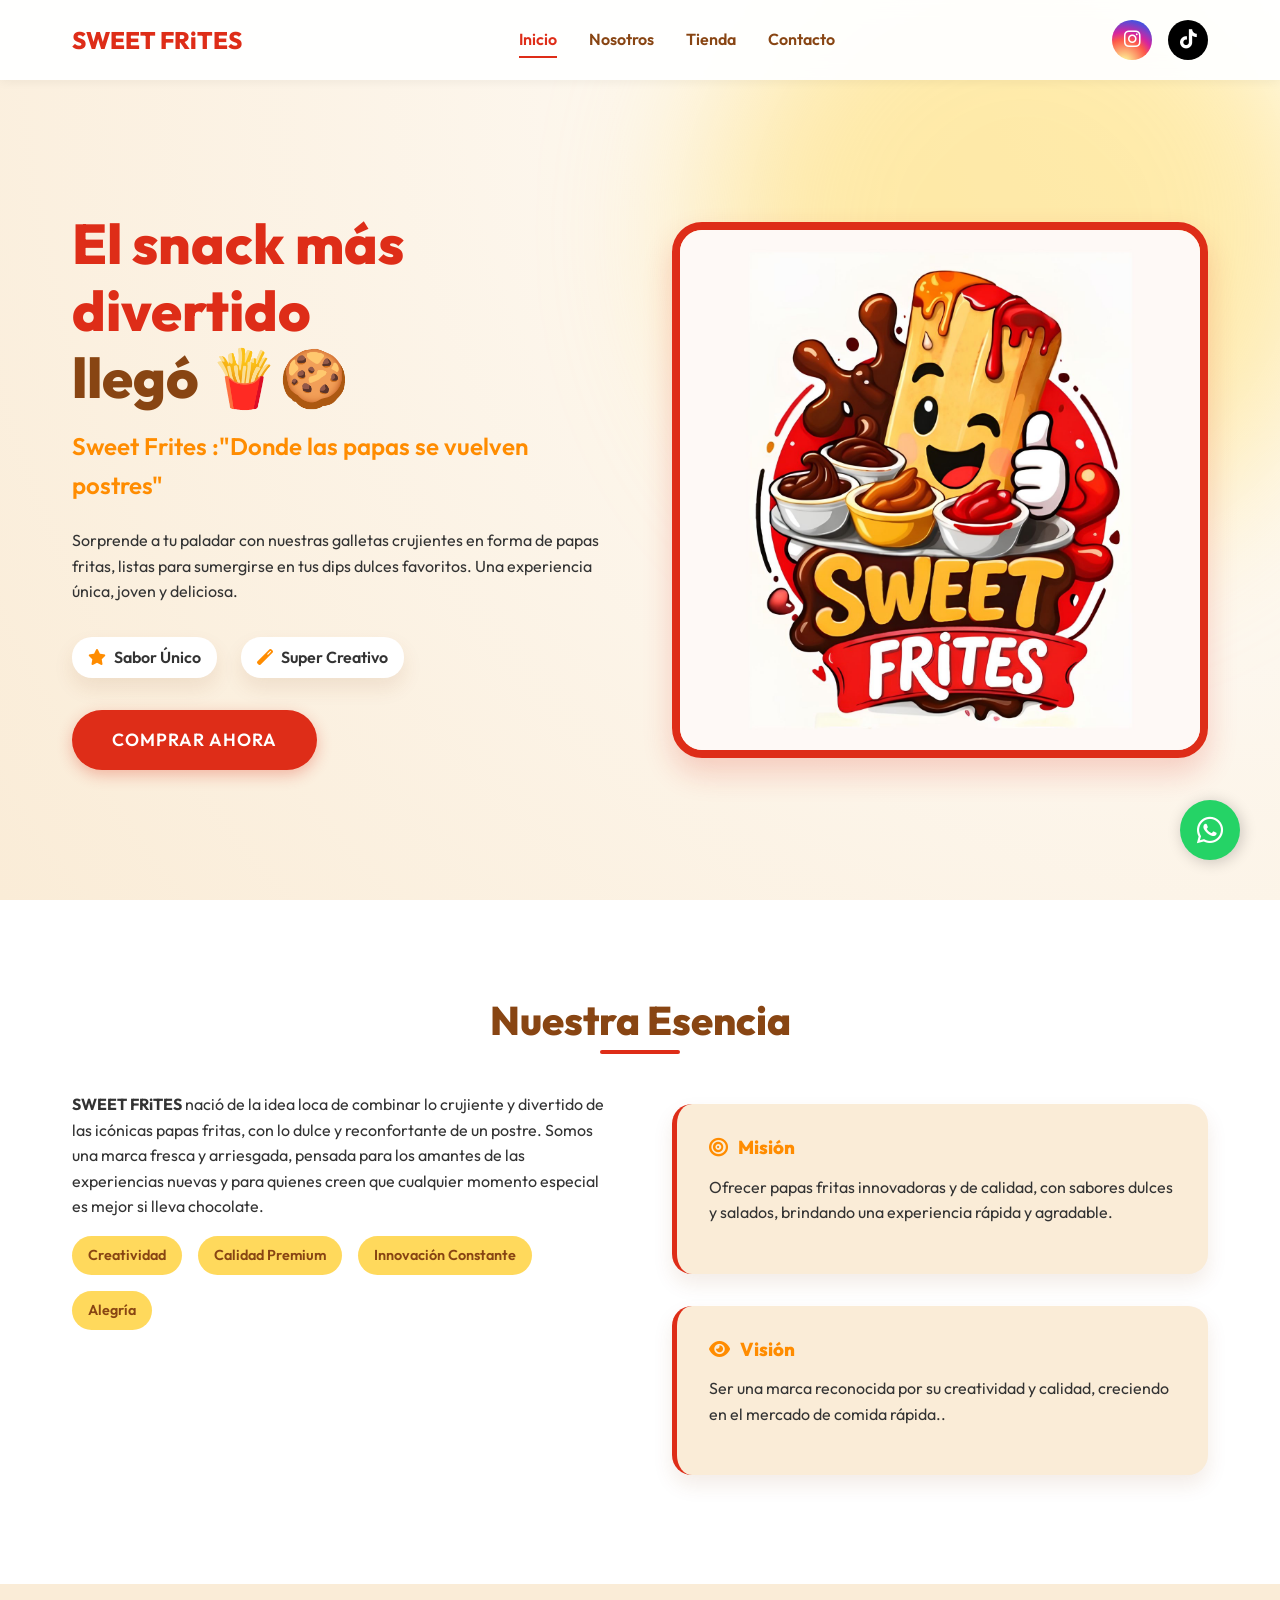
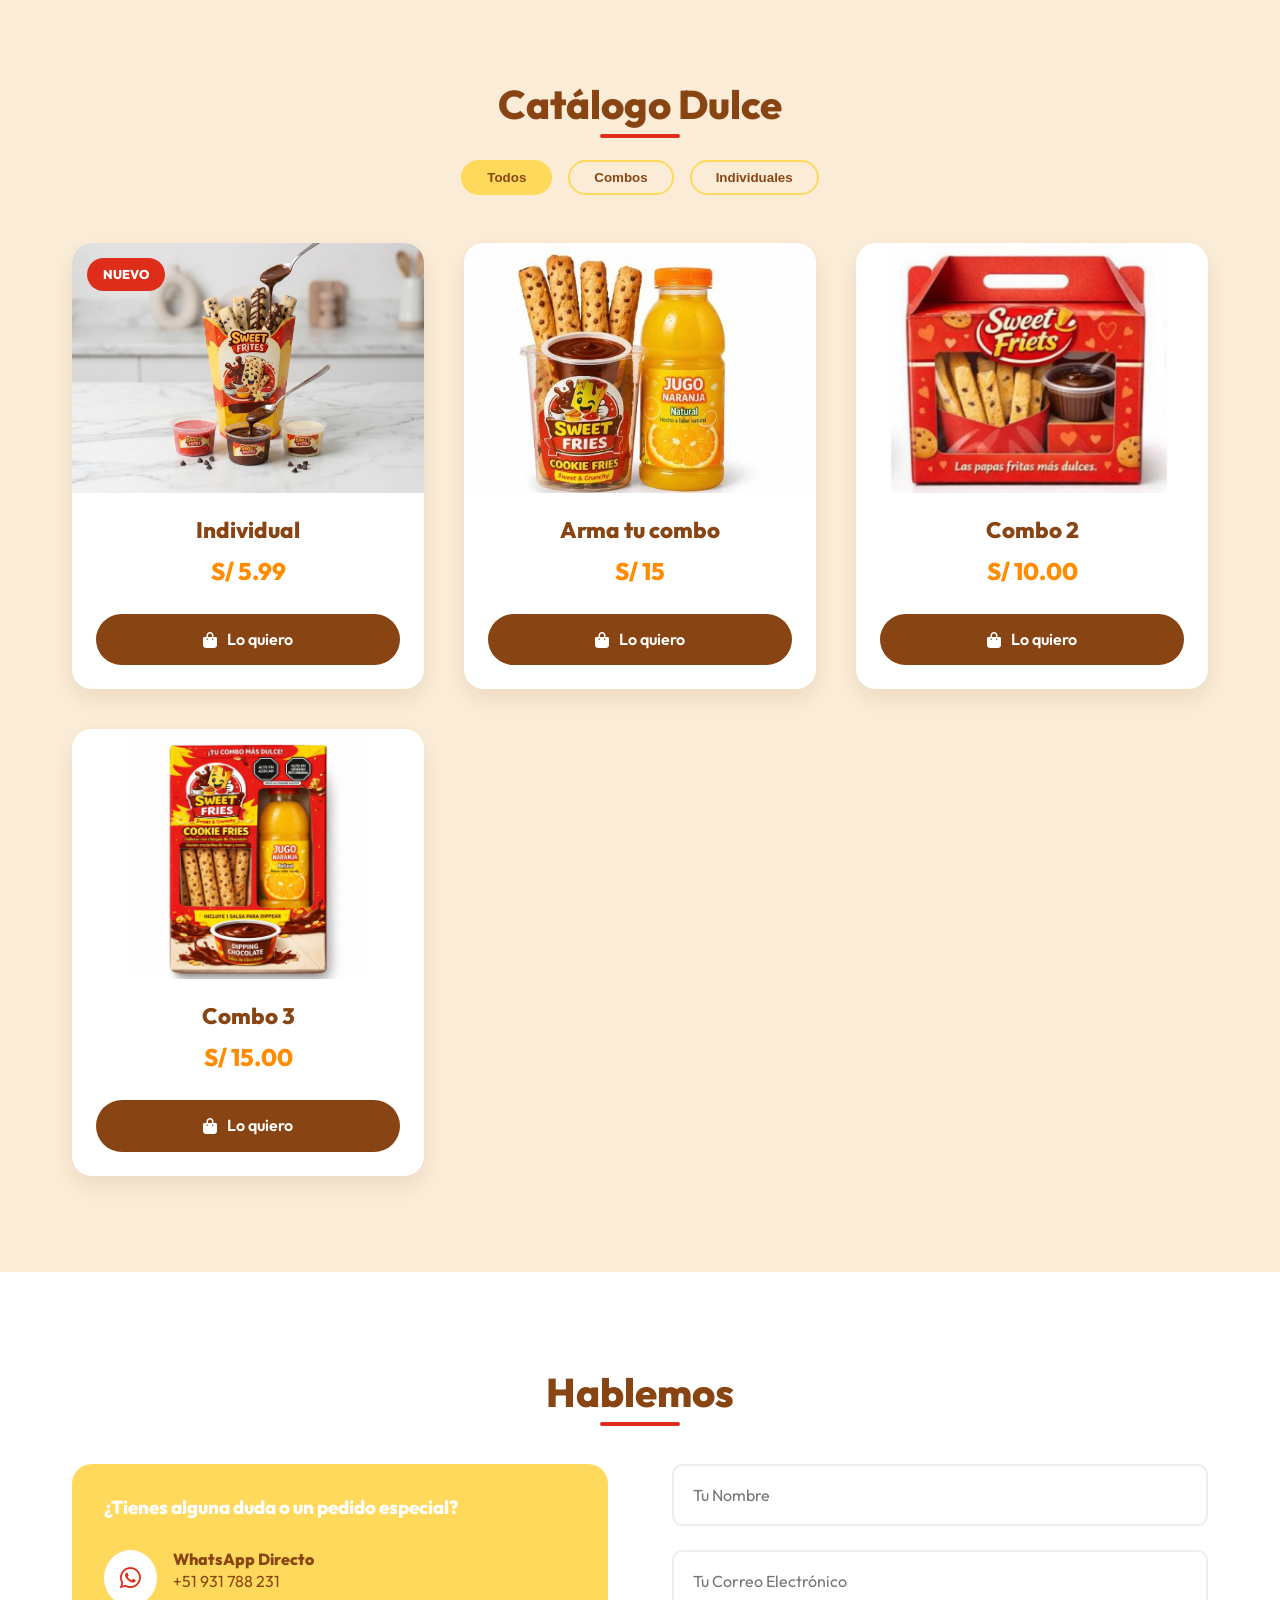
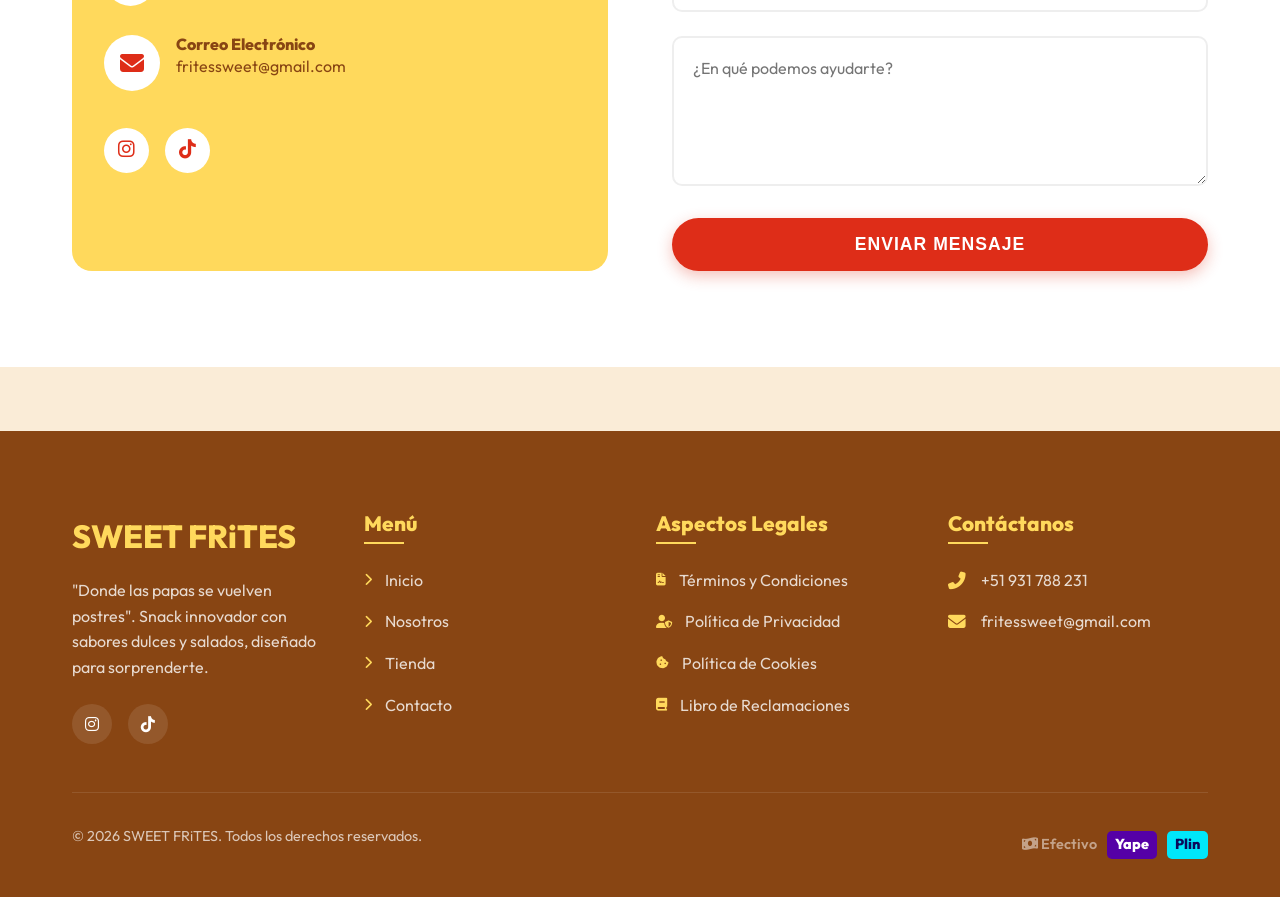
==== index.html @ 1cd83dec "Carga inicial de mi web" ====
<!DOCTYPE html>
<html lang="es">

<head>
    <meta charset="UTF-8">
    <meta name="viewport" content="width=device-width, initial-scale=1.0">
    <title>SWEET FRiTES - Donde las papas se vuelven postres</title>
    <meta name="description"
        content="SWEET FRiTES es una marca innovadora de snacks, ofrecemos deliciosas galletas en forma de papas fritas. ¡Sumérgete en la dulzura!">

    <!-- Google Fonts -->
    <link rel="preconnect" href="https://fonts.googleapis.com">
    <link rel="preconnect" href="https://fonts.gstatic.com" crossorigin>
    <link href="https://fonts.googleapis.com/css2?family=Outfit:wght@300;400;600;800&display=swap" rel="stylesheet">

    <!-- FontAwesome para Iconos -->
    <link rel="stylesheet" href="https://cdnjs.cloudflare.com/ajax/libs/font-awesome/6.4.0/css/all.min.css">

    <!-- CSS Propio -->
    <link rel="stylesheet" href="css/style.css">
</head>

<body>

    <!-- NAVBAR -->
    <header class="header">
        <nav class="nav container">
            <a href="#" class="nav__logo">
                <!-- Como placeholder hasta insertar el logo real -->
                SWEET FRiTES
                <!-- <img src="assets/logo.png" alt="Sweet Frites Logo"> -->
            </a>

            <div class="nav__menu" id="nav-menu">
                <a href="#inicio" class="nav__link active">Inicio</a>
                <a href="#nosotros" class="nav__link">Nosotros</a>
                <a href="#tienda" class="nav__link">Tienda</a>
                <a href="#contacto" class="nav__link">Contacto</a>
            </div>

            <div class="nav__social">
                <a href="https://www.instagram.com/sweet_frite?igsh=bzZwY3d6enV0NjFn&utm_source=qr" target="_blank"
                    aria-label="Instagram" class="nav__social-ig"><i class="fab fa-instagram"></i></a>
                <a href="https://www.tiktok.com/@sweet.frites?_r=1&_t=ZS-95d2mai1goP" target="_blank"
                    aria-label="TikTok" class="nav__social-tt"><i class="fab fa-tiktok"></i></a>
            </div>

            <i class="fas fa-bars nav__toggle" id="nav-toggle"></i>
        </nav>
    </header>

    <main>
        <!-- SECCIÓN INICIO -->
        <section class="hero" id="inicio">
            <div class="hero__blob"></div>
            <div class="container hero__container">
                <div class="hero__content animate-on-scroll">
                    <h1>El snack más divertido <span>llegó 🍟🍪</span></h1>
                    <p class="hero__subtitle">Sweet Frites :"Donde las papas se vuelven postres"</p>
                    <p>Sorprende a tu paladar con nuestras galletas crujientes en forma de papas fritas, listas para
                        sumergirse en tus dips dulces favoritos. Una experiencia única, joven y deliciosa.</p>

                    <div class="hero__benefits">
                        <div class="benefit"><i class="fas fa-star"></i> Sabor Único</div>
                        <div class="benefit"><i class="fas fa-magic"></i> Super Creativo</div>
                    </div>

                    <a href="#tienda" class="btn btn-primary">Comprar Ahora</a>
                </div>

                <div class="hero__image-wrapper animate-on-scroll" style="transition-delay: 0.2s;">
                    <img src="assets/logoprincipal.jpg" alt="Sweet Frites Combo" />
                </div>
            </div>
        </section>

        <!-- SECCIÓN NOSOTROS -->
        <section class="section about" id="nosotros">
            <div class="container">
                <h2 class="animate-on-scroll">Nuestra Esencia</h2>

                <div class="about__grid">
                    <div class="about__text animate-on-scroll">
                        <p><strong>SWEET FRiTES</strong> nació de la idea loca de combinar lo crujiente y divertido de
                            las icónicas papas fritas, con lo dulce y reconfortante de un postre. Somos una marca fresca
                            y arriesgada, pensada para los amantes de las experiencias nuevas y para quienes creen que
                            cualquier momento especial es mejor si lleva chocolate.</p>

                        <div class="values__list">
                            <span class="value__tag">Creatividad</span>
                            <span class="value__tag">Calidad Premium</span>
                            <span class="value__tag">Innovación Constante</span>
                            <span class="value__tag">Alegría</span>
                        </div>
                        <div>
                            <video src="assets/video.mp4"></video>
                        </div>
                    </div>

                    <div class="about__cards animate-on-scroll" style="transition-delay: 0.2s;">
                        <div class="about__card">
                            <h3><i class="fas fa-bullseye"></i> Misión</h3>
                            <p>Ofrecer papas fritas innovadoras y de calidad, con sabores dulces y
                                salados, brindando una experiencia rápida y agradable.</p>
                        </div>
                        <div class="about__card">
                            <h3><i class="fas fa-eye"></i> Visión</h3>
                            <p>Ser una marca reconocida por su creatividad y calidad, creciendo en
                                el mercado de comida rápida..</p>
                        </div>
                    </div>
                </div>
            </div>
        </section>

        <!-- SECCIÓN TIENDA -->
        <section class="section shop" id="tienda">
            <div class="container">
                <h2 class="animate-on-scroll">Catálogo Dulce</h2>

                <div class="shop__filters animate-on-scroll">
                    <button class="filter-btn active" data-filter="all">Todos</button>
                    <button class="filter-btn" data-filter="combos">Combos</button>
                    <button class="filter-btn" data-filter="solos">Individuales</button>
                </div>

                <div class="shop__grid">
                    <!-- PRODUCTOS INDIVIDUALES (3) -->
                    <a href="producto.html?id=ind1" class="product-card animate-on-scroll" data-category="solos">
                        <div class="product__badge">NUEVO</div>
                        <img src="assets/individual1.png" alt="Nombre Individual 1" class="product__img">
                        <div class="product__content">
                            <h3 class="product__title">Individual</h3>
                            <p class="product__price">S/ 5.99</p>
                            <span class="btn-cart">
                                <i class="fas fa-shopping-bag"></i> Lo quiero
                            </span>
                        </div>
                    </a>

                    <a href="producto.html?id=ind2" class="product-card animate-on-scroll" data-category="solos"
                        style="transition-delay: 0.2s;">
                        <img src="assets/armatucombo.jpeg" alt="Nombre Individual 2" class="product__img">
                        <div class="product__content">
                            <h3 class="product__title">Arma tu combo</h3>
                            <p class="product__price">S/ 15</p>
                            <span class="btn-cart">
                                <i class="fas fa-shopping-bag"></i> Lo quiero
                            </span>
                        </div>
                    </a>

                    <!-- COMBOS (3) -->


                    <a href="producto.html?id=com2" class="product-card animate-on-scroll" data-category="combos"
                        style="transition-delay: 0.2s;">
                        <img src="assets/combo2.png" alt="Nombre Combo 2" class="product__img">
                        <div class="product__content">
                            <h3 class="product__title">Combo 2</h3>
                            <p class="product__price">S/ 10.00</p>
                            <span class="btn-cart">
                                <i class="fas fa-shopping-bag"></i> Lo quiero
                            </span>
                        </div>
                    </a>

                    <a href="producto.html?id=com3" class="product-card animate-on-scroll" data-category="combos"
                        style="transition-delay: 0.4s;">
                        <img src="assets/combo3.png" alt="Nombre Combo 3" class="product__img">
                        <div class="product__content">
                            <h3 class="product__title">Combo 3</h3>
                            <p class="product__price">S/ 15.00</p>
                            <span class="btn-cart">
                                <i class="fas fa-shopping-bag"></i> Lo quiero
                            </span>
                        </div>
                    </a>
                </div>
            </div>
        </section>

        <!-- SECCIÓN CONTACTO -->
        <section class="section contact" id="contacto">
            <div class="container animate-on-scroll">
                <h2>Hablemos</h2>

                <div class="contact__container">
                    <div class="contact__info">
                        <h3 style="color: white; margin-bottom: 2rem;">¿Tienes alguna duda o un pedido especial?</h3>

                        <div class="contact__item">
                            <i class="fab fa-whatsapp"></i>
                            <div>
                                <h4>WhatsApp Directo</h4>
                                <p>+51 931 788 231</p>
                            </div>
                        </div>

                        <div class="contact__item">
                            <i class="fas fa-envelope"></i>
                            <div>
                                <h4>Correo Electrónico</h4>
                                <p>fritessweet@gmail.com</p>
                            </div>
                        </div>
                        <!---
                        <div class="contact__item">
                            <i class="fas fa-map-marker-alt"></i>
                            <div>
                                <h4>Ubicación</h4>
                                <p>Ciudad de México (Entregas a domicilio)</p>
                            </div>
                        </div>   -->

                        <div class="contact__socials">
                            <a href="https://www.instagram.com/sweet_frite?igsh=bzZwY3d6enV0NjFn&utm_source=qr"
                                target="_blank" aria-label="Instagram" class="nav__social-ig"><i
                                    class="fab fa-instagram"></i></a>
                            <a href="https://www.tiktok.com/@sweet.frites?_r=1&_t=ZS-95d2mai1goP" target="_blank"
                                aria-label="TikTok" class="nav__social-tt"><i class="fab fa-tiktok"></i></a>
                        </div>
                    </div>

                    <form class="contact__form" id="contact-form">
                        <div class="form__group">
                            <input type="text" id="name" name="name" placeholder="Tu Nombre" required>
                        </div>
                        <div class="form__group">
                            <input type="email" id="email" name="email" placeholder="Tu Correo Electrónico" required>
                        </div>
                        <div class="form__group">
                            <textarea id="message" name="message" placeholder="¿En qué podemos ayudarte?"
                                required></textarea>
                        </div>
                        <button type="submit" id="contact-submit-btn" class="btn btn-primary">Enviar Mensaje</button>
                    </form>
                </div>
            </div>
        </section>
    </main>

    <!-- FOOTER -->
    <footer class="footer">
        <div class="container">
            <div class="footer__grid">
                <!-- Columna 1: Marca -->
                <div class="footer__col">
                    <a href="#" class="footer__logo">SWEET FRiTES</a>
                    <p class="footer__desc">"Donde las papas se vuelven postres". Snack innovador con sabores dulces y
                        salados, diseñado para sorprenderte.</p>
                    <div class="footer__socials">
                        <a href="https://www.instagram.com/sweet_frite" target="_blank" aria-label="Instagram"><i
                                class="fab fa-instagram"></i></a>
                        <a href="https://www.tiktok.com/@sweet.frites" target="_blank" aria-label="TikTok"><i
                                class="fab fa-tiktok"></i></a>

                    </div>
                </div>

                <!-- Columna 2: Enlaces Rápidos -->
                <div class="footer__col">
                    <h4 class="footer__title">Menú</h4>
                    <ul class="footer__links-list">
                        <li><a href="#inicio"><i class="fas fa-chevron-right"></i> Inicio</a></li>
                        <li><a href="#nosotros"><i class="fas fa-chevron-right"></i> Nosotros</a></li>
                        <li><a href="#tienda"><i class="fas fa-chevron-right"></i> Tienda</a></li>
                        <li><a href="#contacto"><i class="fas fa-chevron-right"></i> Contacto</a></li>
                    </ul>
                </div>

                <!-- Columna 3: Información Legal -->
                <div class="footer__col">
                    <h4 class="footer__title">Aspectos Legales</h4>
                    <ul class="footer__links-list">
                        <li><a href="#"><i class="fas fa-file-contract"></i> Términos y Condiciones</a></li>
                        <li><a href="#"><i class="fas fa-user-shield"></i> Política de Privacidad</a></li>
                        <li><a href="#"><i class="fas fa-cookie-bite"></i> Política de Cookies</a></li>
                        <li><a href="#"><i class="fas fa-book"></i> Libro de Reclamaciones</a></li>
                    </ul>
                </div>

                <!-- Columna 4: Contacto -->
                <div class="footer__col">
                    <h4 class="footer__title">Contáctanos</h4>
                    <ul class="footer__contact-info">
                        <li><i class="fas fa-phone-alt"></i> +51 931 788 231</li>
                        <li><i class="fas fa-envelope"></i> fritessweet@gmail.com</li>
                    </ul>
                </div>
            </div>

            <div class="footer__bottom">
                <p>&copy; 2026 SWEET FRiTES. Todos los derechos reservados.</p>
                <div class="footer__payment-methods" style="display:flex; gap:10px; align-items:center;">
                    <span style="font-size: 0.9rem; font-weight: 600;"><i class="fas fa-money-bill-wave"></i>
                        Efectivo</span>
                    <span
                        style="background:#5500A6; color:white; padding: 2px 8px; border-radius: 5px; font-weight:800; font-size:0.9rem;">Yape</span>
                    <span
                        style="background:#00E7FA; color:#0A0A5B; padding: 2px 8px; border-radius: 5px; font-weight:800; font-size:0.9rem;">Plin</span>
                </div>
            </div>
        </div>
    </footer>

    <!-- BOTÓN WHATSAPP FLOTANTE -->
    <a href="https://wa.me/51931788231" target="_blank" class="whatsapp-float" aria-label="Escribir por WhatsApp">
        <i class="fab fa-whatsapp"></i>
    </a>

    <!-- SUCCESS MODAL -->
    <div id="success-modal" class="modal-overlay">
        <div class="modal-content">
            <div class="modal-icon">
                <i class="fas fa-check-circle"></i>
            </div>
            <h3 class="modal-title">¡Mensaje Enviado!</h3>
            <p class="modal-text" id="modal-user-msg">Gracias por contactarnos. Te responderemos pronto a tu correo.</p>
            <button class="btn btn-primary modal-close-btn" id="modal-close-btn">Entendido</button>
        </div>
    </div>

    <script src="js/main.js"></script>
</body>

</html>
---- css/style.css ----
@import url('https://fonts.googleapis.com/css2?family=Outfit:wght@300;400;600;800&display=swap');

:root {
  /* Main Colors */
  --color-primary: #FFD95C;
  /* Soft Yellow */
  --color-secondary: #884513;
  /* Chocolate Brown */
  --color-accent: #DE2D18;
  /* Intense Red */

  /* Secondary Colors */
  --color-bg-light: #FAECD7;
  /* Light Cream */
  --color-orange: #FF8C00;
  /* Vibrant Orange */
  --color-white: #FFFFFF;
  /* White */

  --color-text: #333333;
  --color-text-muted: #666666;

  --font-main: 'Outfit', sans-serif;

  --transition: all 0.3s ease;
  --shadow: 0 10px 20px rgba(136, 69, 19, 0.1);
  --shadow-hover: 0 15px 30px rgba(222, 45, 24, 0.2);
}

* {
  margin: 0;
  padding: 0;
  box-sizing: border-box;
}

html {
  scroll-behavior: smooth;
  font-size: 16px;
}

body {
  font-family: var(--font-main);
  background-color: var(--color-bg-light);
  color: var(--color-text);
  line-height: 1.6;
  overflow-x: hidden;
}

img {
  max-width: 100%;
  height: auto;
  display: block;
}

a {
  text-decoration: none;
  color: inherit;
}

ul {
  list-style: none;
}

/* ================== TYPOGRAPHY ================== */
h1,
h2,
h3,
h4 {
  color: var(--color-secondary);
  font-weight: 800;
  line-height: 1.2;
}

h1 {
  font-size: 3.5rem;
  margin-bottom: 1rem;
}

h2 {
  font-size: 2.5rem;
  margin-bottom: 2rem;
  text-align: center;
  position: relative;
}

h2::after {
  content: '';
  position: absolute;
  bottom: -10px;
  left: 50%;
  transform: translateX(-50%);
  width: 80px;
  height: 4px;
  background-color: var(--color-accent);
  border-radius: 2px;
}

p {
  margin-bottom: 1rem;
}

/* ================== UTILITIES ================== */
.container {
  max-width: 1200px;
  margin: 0 auto;
  padding: 0 2rem;
}

.section {
  padding: 6rem 0;
}

.btn {
  display: inline-block;
  padding: 1rem 2.5rem;
  border-radius: 50px;
  font-weight: 600;
  font-size: 1.1rem;
  cursor: pointer;
  transition: var(--transition);
  border: none;
  text-transform: uppercase;
  letter-spacing: 1px;
}

.btn-primary {
  background-color: var(--color-accent);
  color: var(--color-white);
  box-shadow: 0 5px 15px rgba(222, 45, 24, 0.3);
}

.btn-primary:hover {
  background-color: #c42715;
  transform: translateY(-3px);
  box-shadow: var(--shadow-hover);
}

.btn-secondary {
  background-color: var(--color-primary);
  color: var(--color-secondary);
  box-shadow: 0 5px 15px rgba(255, 217, 92, 0.4);
}

.btn-secondary:hover {
  background-color: #f0c946;
  transform: translateY(-3px);
  color: var(--color-secondary);
}

/* ================== NAVBAR ================== */
.header {
  position: fixed;
  top: 0;
  left: 0;
  width: 100%;
  z-index: 1000;
  background-color: rgba(255, 255, 255, 0.95);
  backdrop-filter: blur(10px);
  box-shadow: 0 2px 10px rgba(0, 0, 0, 0.05);
  transition: var(--transition);
}

.nav {
  display: flex;
  justify-content: space-between;
  align-items: center;
  height: 80px;
}

.nav__logo {
  display: flex;
  align-items: center;
  gap: 10px;
  font-size: 1.5rem;
  font-weight: 800;
  color: var(--color-accent);
}

.nav__logo img {
  height: 50px;
  width: auto;
}

.nav__menu {
  display: flex;
  gap: 2rem;
  align-items: center;
}

.nav__link {
  font-weight: 600;
  color: var(--color-secondary);
  transition: var(--transition);
  position: relative;
}

.nav__link:hover,
.nav__link.active {
  color: var(--color-accent);
}

.nav__link::after {
  content: '';
  position: absolute;
  bottom: -5px;
  left: 0;
  width: 0;
  height: 2px;
  background-color: var(--color-accent);
  transition: var(--transition);
}

.nav__link:hover::after,
.nav__link.active::after {
  width: 100%;
}

.nav__social {
  display: flex;
  gap: 1rem;
}

.nav__social a {
  color: var(--color-secondary);
  font-size: 1.2rem;
  transition: var(--transition);
}

.nav__social a:hover {
  color: var(--color-orange);
  transform: scale(1.1);
}

.nav__toggle {
  display: none;
  font-size: 1.5rem;
  color: var(--color-secondary);
  cursor: pointer;
}

/* ================== HERO SECTION ================== */
.hero {
  min-height: 100vh;
  display: flex;
  align-items: center;
  padding-top: 80px;
  background: radial-gradient(circle at top right, var(--color-white), var(--color-bg-light));
  position: relative;
  overflow: hidden;
}

.hero__blob {
  position: absolute;
  top: -10%;
  right: -5%;
  width: 50vw;
  height: 50vw;
  background-color: var(--color-primary);
  border-radius: 50%;
  z-index: 0;
  filter: blur(80px);
  opacity: 0.5;
}

.hero__container {
  display: grid;
  grid-template-columns: 1fr 1fr;
  align-items: center;
  gap: 4rem;
  position: relative;
  z-index: 1;
}

.hero__content h1 {
  color: var(--color-accent);
}

.hero__content h1 span {
  color: var(--color-secondary);
  display: block;
}

.hero__subtitle {
  font-size: 1.5rem;
  color: var(--color-orange);
  font-weight: 600;
  margin-bottom: 1.5rem;
}

.hero__benefits {
  display: flex;
  gap: 1.5rem;
  margin: 2rem 0;
}

.benefit {
  display: flex;
  align-items: center;
  gap: 0.5rem;
  font-weight: 600;
  background: white;
  padding: 0.5rem 1rem;
  border-radius: 20px;
  box-shadow: var(--shadow);
}

.benefit i {
  color: var(--color-orange);
}

.hero__image-wrapper {
  position: relative;
}

.hero__image-wrapper img {
  border-radius: 30px;
  box-shadow: var(--shadow-hover);
  animation: float 6s ease-in-out infinite;
  object-fit: cover;
  border: 8px solid #DE2D18;
}

@keyframes float {
  0% {
    transform: translateY(0px);
  }

  50% {
    transform: translateY(-20px);
  }

  100% {
    transform: translateY(0px);
  }
}

/* ================== ABOUT SECTION ================== */
.about {
  background-color: var(--color-white);
}

.about__grid {
  display: grid;
  grid-template-columns: 1fr 1fr;
  gap: 4rem;
  align-items: center;
  margin-top: 3rem;
}

.about__cards {
  display: grid;
  gap: 2rem;
}

.about__card {
  background: var(--color-bg-light);
  padding: 2rem;
  border-radius: 20px;
  box-shadow: var(--shadow);
  border-left: 5px solid var(--color-accent);
  transition: var(--transition);
}

.about__card:hover {
  transform: translateY(-5px);
  box-shadow: var(--shadow-hover);
}

.about__card h3 {
  display: flex;
  align-items: center;
  gap: 10px;
  margin-bottom: 1rem;
  color: var(--color-orange);
}

.values__list {
  display: flex;
  gap: 1rem;
  flex-wrap: wrap;
  margin-top: 1rem;
}

.value__tag {
  background: var(--color-primary);
  color: var(--color-secondary);
  padding: 0.5rem 1rem;
  border-radius: 50px;
  font-weight: 600;
  font-size: 0.9rem;
}

/* ================== SHOP SECTION ================== */
.shop {
  background-color: var(--color-bg-light);
}

.shop__filters {
  display: flex;
  justify-content: center;
  gap: 1rem;
  margin-bottom: 3rem;
}

.filter-btn {
  padding: 0.5rem 1.5rem;
  border-radius: 50px;
  border: 2px solid var(--color-primary);
  background: transparent;
  color: var(--color-secondary);
  font-weight: 600;
  cursor: pointer;
  transition: var(--transition);
}

.filter-btn.active,
.filter-btn:hover {
  background: var(--color-primary);
}

.shop__grid {
  display: grid;
  grid-template-columns: repeat(auto-fill, minmax(300px, 1fr));
  gap: 2.5rem;
}

.product-card {
  background: var(--color-white);
  border-radius: 20px;
  overflow: hidden;
  box-shadow: var(--shadow);
  transition: var(--transition);
  position: relative;
}

.product-card:hover {
  transform: translateY(-10px);
  box-shadow: var(--shadow-hover);
}

.product__badge {
  position: absolute;
  top: 15px;
  left: 15px;
  background: var(--color-accent);
  color: white;
  padding: 0.4rem 1rem;
  border-radius: 50px;
  font-weight: 800;
  font-size: 0.8rem;
  text-transform: uppercase;
  z-index: 2;
}

.product__img {
  height: 250px;
  width: 100%;
  object-fit: cover;
  transition: var(--transition);
}

.product-card:hover .product__img {
  transform: scale(1.05);
}

.product__content {
  padding: 1.5rem;
  text-align: center;
}

.product__title {
  font-size: 1.4rem;
  margin-bottom: 0.5rem;
}

.product__price {
  font-size: 1.5rem;
  font-weight: 800;
  color: var(--color-orange);
  margin-bottom: 1.5rem;
}

.btn-cart {
  width: 100%;
  padding: 0.8rem;
  background: var(--color-secondary);
  color: white;
  border: none;
  border-radius: 50px;
  font-weight: 600;
  font-size: 1rem;
  cursor: pointer;
  transition: var(--transition);
  display: flex;
  justify-content: center;
  align-items: center;
  gap: 10px;
}

.btn-cart:hover {
  background: var(--color-accent);
}

/* ================== CONTACT SECTION ================== */
.contact {
  background-color: var(--color-white);
}

.contact__container {
  display: grid;
  grid-template-columns: 1fr 1fr;
  gap: 4rem;
  margin-top: 3rem;
}

.contact__info {
  padding: 2rem;
  background: var(--color-primary);
  border-radius: 20px;
  color: var(--color-secondary);
}

.contact__item {
  display: flex;
  align-items: flex-start;
  gap: 1rem;
  margin-bottom: 1.5rem;
}

.contact__item i {
  font-size: 1.5rem;
  color: var(--color-accent);
  background: white;
  padding: 1rem;
  border-radius: 50%;
}

.contact__socials {
  display: flex;
  gap: 1rem;
  margin-top: 2rem;
}

.contact__socials a {
  width: 45px;
  height: 45px;
  background: white;
  color: var(--color-accent);
  display: flex;
  justify-content: center;
  align-items: center;
  border-radius: 50%;
  font-size: 1.2rem;
  transition: var(--transition);
}

.contact__socials a:hover {
  background: var(--color-accent);
  color: white;
  transform: translateY(-5px);
}

.contact__form {
  display: grid;
  gap: 1.5rem;
}

.form__group input,
.form__group textarea {
  width: 100%;
  padding: 1.2rem;
  border: 2px solid #eee;
  border-radius: 10px;
  font-family: inherit;
  font-size: 1rem;
  transition: var(--transition);
}

.form__group input:focus,
.form__group textarea:focus {
  outline: none;
  border-color: var(--color-orange);
  background: #fffdf5;
}

.form__group textarea {
  height: 150px;
  resize: vertical;
}

/* ================== FOOTER ================== */
.footer {
  background: var(--color-secondary);
  color: var(--color-white);
  padding: 5rem 0 2rem;
  margin-top: 4rem;
}

.footer__grid {
  display: grid;
  grid-template-columns: repeat(4, 1fr);
  gap: 2rem;
  margin-bottom: 3rem;
}

.footer__col {
  display: flex;
  flex-direction: column;
}

.footer__logo {
  font-size: 2rem;
  font-weight: 800;
  color: var(--color-primary);
  margin-bottom: 1rem;
  display: inline-block;
}

.footer__desc {
  color: rgba(255, 255, 255, 0.8);
  margin-bottom: 1.5rem;
  line-height: 1.6;
}

.footer__socials {
  display: flex;
  gap: 1rem;
}

.footer__socials a {
  display: flex;
  align-items: center;
  justify-content: center;
  width: 40px;
  height: 40px;
  background-color: rgba(255, 255, 255, 0.1);
  color: var(--color-white);
  border-radius: 50%;
  transition: var(--transition);
}

.footer__socials a:hover {
  background-color: var(--color-primary);
  color: var(--color-secondary);
  transform: translateY(-3px);
}

.footer__title {
  color: var(--color-primary);
  font-size: 1.3rem;
  margin-bottom: 1.5rem;
  position: relative;
  padding-bottom: 0.5rem;
}

.footer__title::after {
  content: '';
  position: absolute;
  left: 0;
  bottom: 0;
  width: 40px;
  height: 2px;
  background-color: var(--color-primary);
}

.footer__links-list,
.footer__contact-info {
  list-style: none;
  display: flex;
  flex-direction: column;
  gap: 1rem;
}

.footer__links-list a,
.footer__contact-info li {
  color: rgba(255, 255, 255, 0.8);
  transition: var(--transition);
  display: flex;
  align-items: center;
  gap: 0.8rem;
}

.footer__links-list a i {
  font-size: 0.8rem;
  color: var(--color-primary);
  transition: var(--transition);
}

.footer__links-list a:hover {
  color: var(--color-primary);
  transform: translateX(5px);
}

.footer__contact-info i {
  color: var(--color-primary);
  font-size: 1.1rem;
  width: 20px;
}

.footer__bottom {
  border-top: 1px solid rgba(255, 255, 255, 0.1);
  padding-top: 2rem;
  display: flex;
  flex-wrap: wrap;
  justify-content: space-between;
  align-items: center;
  gap: 1rem;
  font-size: 0.9rem;
  color: rgba(255, 255, 255, 0.7);
}

.footer__payment-methods {
  display: flex;
  gap: 1rem;
  font-size: 1.5rem;
  color: rgba(255, 255, 255, 0.5);
}

/* ================== FLOATING WHATSAPP ================== */
.whatsapp-float {
  position: fixed;
  width: 60px;
  height: 60px;
  bottom: 40px;
  right: 40px;
  background-color: #25d366;
  color: #FFF;
  border-radius: 50px;
  text-align: center;
  font-size: 30px;
  box-shadow: 2px 2px 15px rgba(0, 0, 0, 0.2);
  z-index: 100;
  display: flex;
  justify-content: center;
  align-items: center;
  transition: var(--transition);
  animation: pulse 2s infinite;
}

.whatsapp-float:hover {
  background-color: #128C7E;
  transform: scale(1.1);
}

@keyframes pulse {
  0% {
    box-shadow: 0 0 0 0 rgba(37, 211, 102, 0.7);
  }

  70% {
    box-shadow: 0 0 0 15px rgba(37, 211, 102, 0);
  }

  100% {
    box-shadow: 0 0 0 0 rgba(37, 211, 102, 0);
  }
}

/* ================== ANIMATIONS (SCROLL) ================== */
.animate-on-scroll {
  opacity: 0;
  transform: translateY(30px);
  transition: opacity 0.8s ease, transform 0.8s ease;
}

.animate-on-scroll.scrolled {
  opacity: 1;
  transform: translateY(0);
}

/* ================== MEDIA QUERIES (RESPONSIVE) ================== */
@media screen and (max-width: 968px) {

  .hero__container,
  .about__grid,
  .contact__container,
  .footer__grid {
    grid-template-columns: 1fr;
  }

  h1 {
    font-size: 2.8rem;
  }

  .hero__image-wrapper {
    margin-top: 2rem;
    order: -1;
  }

  .nav__menu {
    position: fixed;
    top: 80px;
    left: -100%;
    width: 100%;
    height: calc(100vh - 80px);
    flex-direction: column;
    background: var(--color-white);
    padding: 2rem;
    transition: var(--transition);
    box-shadow: 0 10px 15px rgba(0, 0, 0, 0.1);
  }

  .nav__menu.active {
    left: 0;
  }

  .nav__toggle {
    display: block;
  }

  .nav__social {
    display: none;
  }

  .whatsapp-float {
    bottom: 20px;
    right: 20px;
    width: 50px;
    height: 50px;
    font-size: 25px;
  }
}

/* ================== PRODUCT DETAIL ================== */
.product-detail {
  display: grid;
  grid-template-columns: 1.2fr 1fr;
  gap: 4rem;
  align-items: center;
  background: var(--color-white);
  padding: 4rem;
  border-radius: 30px;
  box-shadow: 0 15px 40px rgba(136, 69, 19, 0.08);
}

/* On Desktop: Left (Info) and Right (Image) */
.product-detail__info {
  order: 1;
  /* Left */
}

.product-detail__image {
  order: 2;
  /* Right */
  background: linear-gradient(135deg, var(--color-bg-light), #fff);
  border-radius: 30px;
  padding: 1rem;
  display: flex;
  justify-content: center;
  align-items: center;
  position: relative;
  overflow: hidden;
  box-shadow: inset 0 0 20px rgba(0, 0, 0, 0.02);
}

/* Optional Blob or decorative shape behind image */
.product-detail__image::before {
  content: '';
  position: absolute;
  width: 70%;
  height: 70%;
  background: var(--color-primary);
  border-radius: 50%;
  z-index: 0;
  filter: blur(40px);
  opacity: 0.4;
}

.product-detail__image img {
  width: 100%;
  max-width: 450px;
  height: auto;
  max-height: 400px;
  border-radius: 20px;
  object-fit: contain;
  position: relative;
  z-index: 1;
  animation: float 6s ease-in-out infinite;
}

.product-detail__info h1 {
  font-size: 3.5rem;
  margin-bottom: 0.5rem;
  color: var(--color-secondary);
}

.product-detail__price {
  font-size: 2.5rem;
  font-weight: 800;
  color: var(--color-orange);
  margin-bottom: 1.5rem;
}

.product-detail__desc {
  font-size: 1.1rem;
  color: var(--color-text-muted);
  margin-bottom: 2.5rem;
  line-height: 1.8;
}

.product-detail__actions {
  display: flex;
  gap: 1.5rem;
  align-items: center;
  flex-wrap: wrap;
}

.quantity-selector {
  display: flex;
  align-items: center;
  border: 2px solid #eee;
  border-radius: 50px;
  overflow: hidden;
  height: 55px;
}

.quantity-selector button {
  background: none;
  border: none;
  padding: 0 1.2rem;
  font-size: 1.5rem;
  cursor: pointer;
  color: var(--color-secondary);
  transition: var(--transition);
  height: 100%;
}

.quantity-selector button:hover {
  background: #eee;
}

.quantity-selector input {
  width: 50px;
  text-align: center;
  border: none;
  font-size: 1.2rem;
  font-weight: 600;
  font-family: var(--font-main);
  outline: none;
  height: 100%;
}

@media screen and (max-width: 968px) {
  .product-detail {
    grid-template-columns: 1fr;
    padding: 2rem;
    gap: 2rem;
  }

  /* On Mobile: Stack Image Top, Info Bottom */
  .product-detail__image {
    order: 1;
    padding: 2rem;
  }

  .product-detail__info {
    order: 2;
  }

  .product-detail__info h1 {
    font-size: 2.5rem;
  }
}

/* ================== PRODUCT OPTIONS ================== */
.product-options-container {
  margin-bottom: 2rem;
  border-top: 1px solid #eee;
  padding-top: 1.5rem;
}

.option-group {
  margin-bottom: 1.5rem;
}

.option-group__title {
  font-size: 1.2rem;
  color: var(--color-secondary);
  margin-bottom: 0.8rem;
  font-weight: 800;
  display: flex;
  justify-content: space-between;
  align-items: center;
}

.option-group__choices {
  display: flex;
  flex-direction: column;
  gap: 0.5rem;
}

.option-choice {
  display: flex;
  align-items: center;
  gap: 1rem;
  padding: 1rem 1.2rem;
  border: 2px solid #eee;
  border-radius: 12px;
  cursor: pointer;
  transition: var(--transition);
  background: var(--color-white);
}

.option-choice:hover {
  border-color: #ffd95c; /* Soft brand color */
  background: #fffcf2;
}

/* Hide real input but keep it accessible for tab */
.option-choice input {
  width: 22px;
  height: 22px;
  cursor: pointer;
  accent-color: var(--color-primary); /* Modern browsers support this! */
}

.choice-details {
  display: flex;
  justify-content: space-between;
  align-items: center;
  width: 100%;
}

.choice-name {
  font-weight: 600;
  color: var(--color-text);
  font-size: 1.05rem;
}

.choice-price {
  color: var(--color-text-muted);
  font-size: 0.95rem;
  font-weight: 600;
}

/* ================== SUCCESS POPUP MODAL ================== */
.modal-overlay {
  position: fixed;
  top: 0;
  left: 0;
  width: 100%;
  height: 100%;
  background: rgba(0, 0, 0, 0.6);
  backdrop-filter: blur(5px);
  display: flex;
  justify-content: center;
  align-items: center;
  z-index: 9999;
  opacity: 0;
  visibility: hidden;
  transition: opacity 0.3s ease, visibility 0.3s ease;
}

.modal-overlay.active {
  opacity: 1;
  visibility: visible;
}

.modal-content {
  background: var(--color-white);
  padding: 3rem;
  border-radius: 25px;
  width: 90%;
  max-width: 450px;
  text-align: center;
  box-shadow: 0 25px 50px rgba(0, 0, 0, 0.15);
  transform: translateY(30px) scale(0.95);
  transition: transform 0.4s cubic-bezier(0.175, 0.885, 0.32, 1.275);
}

.modal-overlay.active .modal-content {
  transform: translateY(0) scale(1);
}

.modal-icon {
  font-size: 5rem;
  color: #25D366; /* WhatsApp/Success green */
  margin-bottom: 1.5rem;
  animation: bounceIn 0.8s ease;
}

.modal-title {
  font-size: 2rem;
  color: var(--color-secondary);
  margin-bottom: 0.5rem;
}

.modal-text {
  color: var(--color-text-muted);
  font-size: 1.1rem;
  line-height: 1.6;
  margin-bottom: 2rem;
}

.modal-close-btn {
  width: 100%;
  padding: 1rem;
  font-size: 1.1rem;
  border-radius: 12px;
}

@keyframes bounceIn {
  0% { transform: scale(0); opacity: 0; }
  50% { transform: scale(1.2); opacity: 1; }
  100% { transform: scale(1); }
}

/* ================== NAVBAR SOCIAL ICONS ================== */
.nav__social a {
  display: flex !important;
  justify-content: center;
  align-items: center;
  width: 40px;
  height: 40px;
  border-radius: 50%;
  color: white !important;
  font-size: 1.2rem;
  transition: transform 0.3s cubic-bezier(0.175, 0.885, 0.32, 1.275), box-shadow 0.3s ease !important;
  text-decoration: none;
}

.nav__social a:hover {
  transform: scale(1.15) translateY(-3px) !important;
  box-shadow: 0 10px 20px rgba(0, 0, 0, 0.15);
}

.nav__social-ig {
  background: radial-gradient(circle at 30% 107%, #fdf497 0%, #fdf497 5%, #fd5949 45%, #d6249f 60%, #285AEB 90%);
}

.nav__social-tt {
  background: #000000;
}
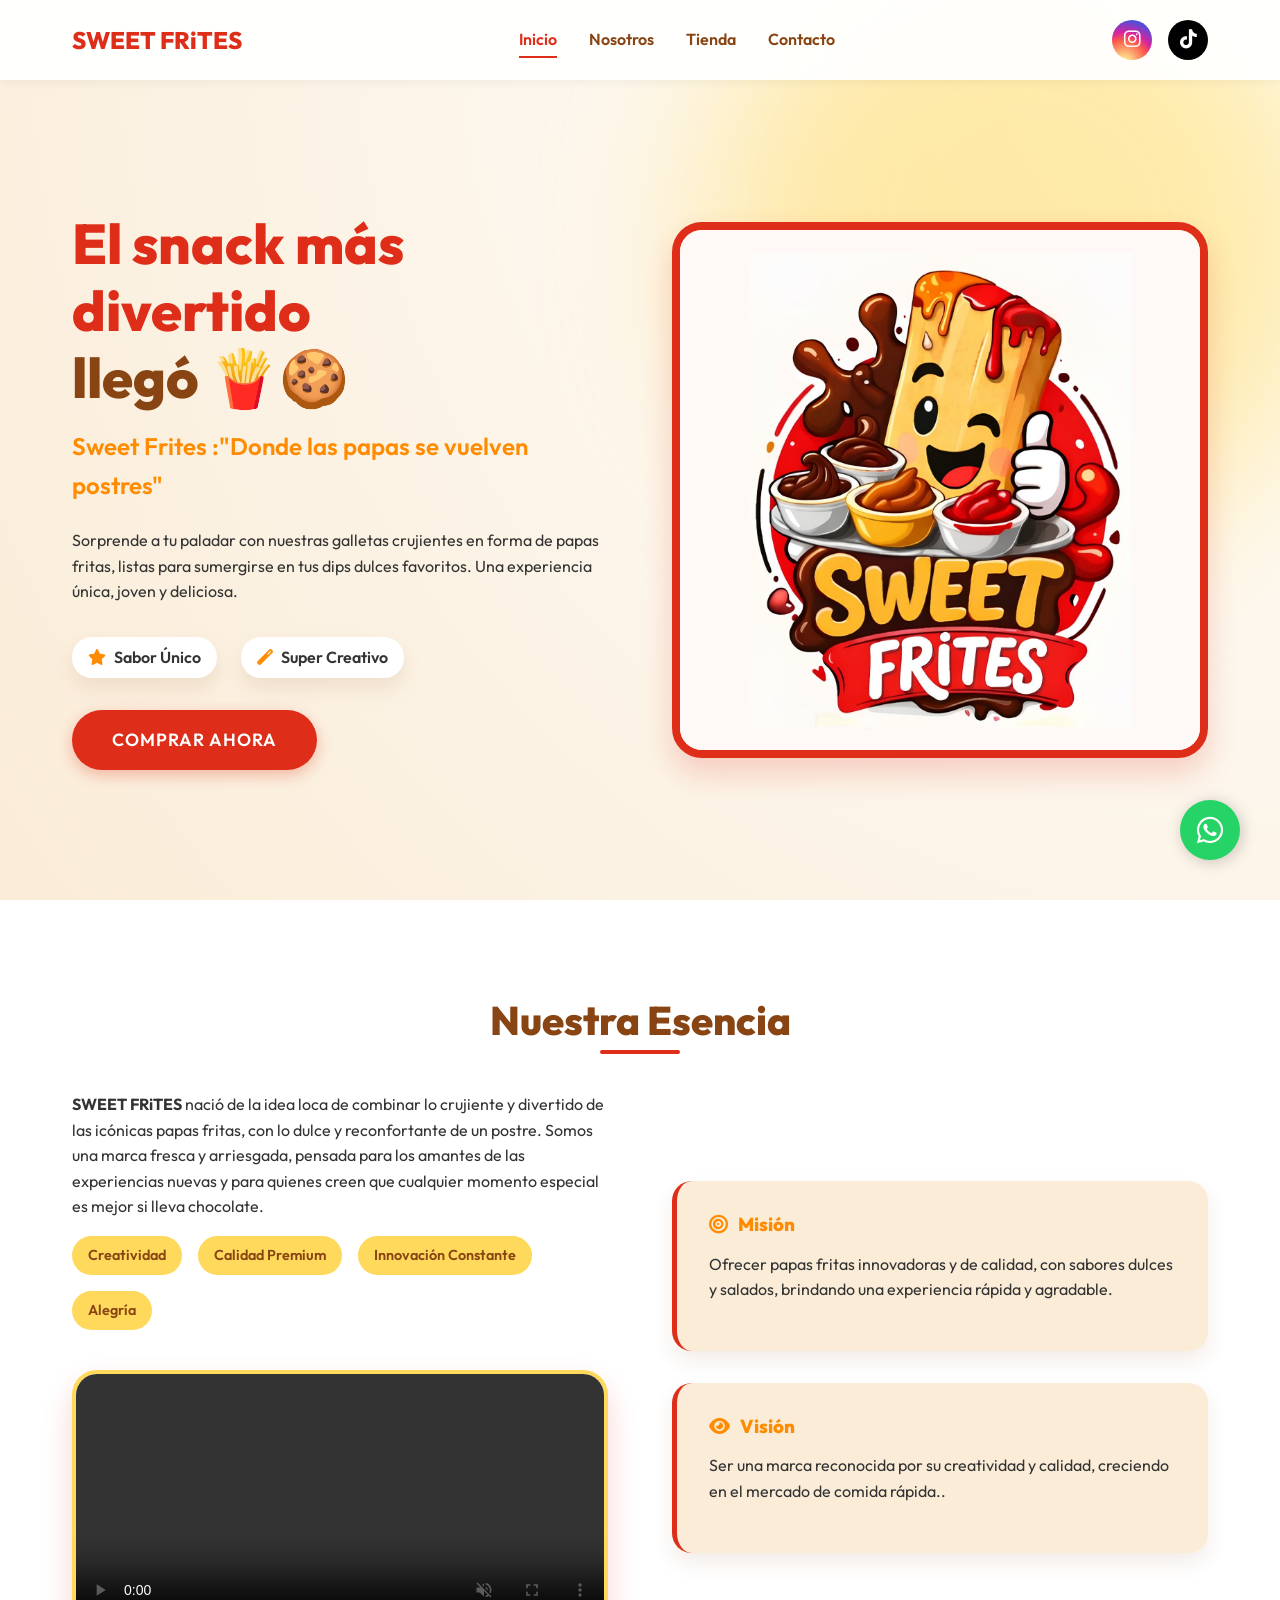
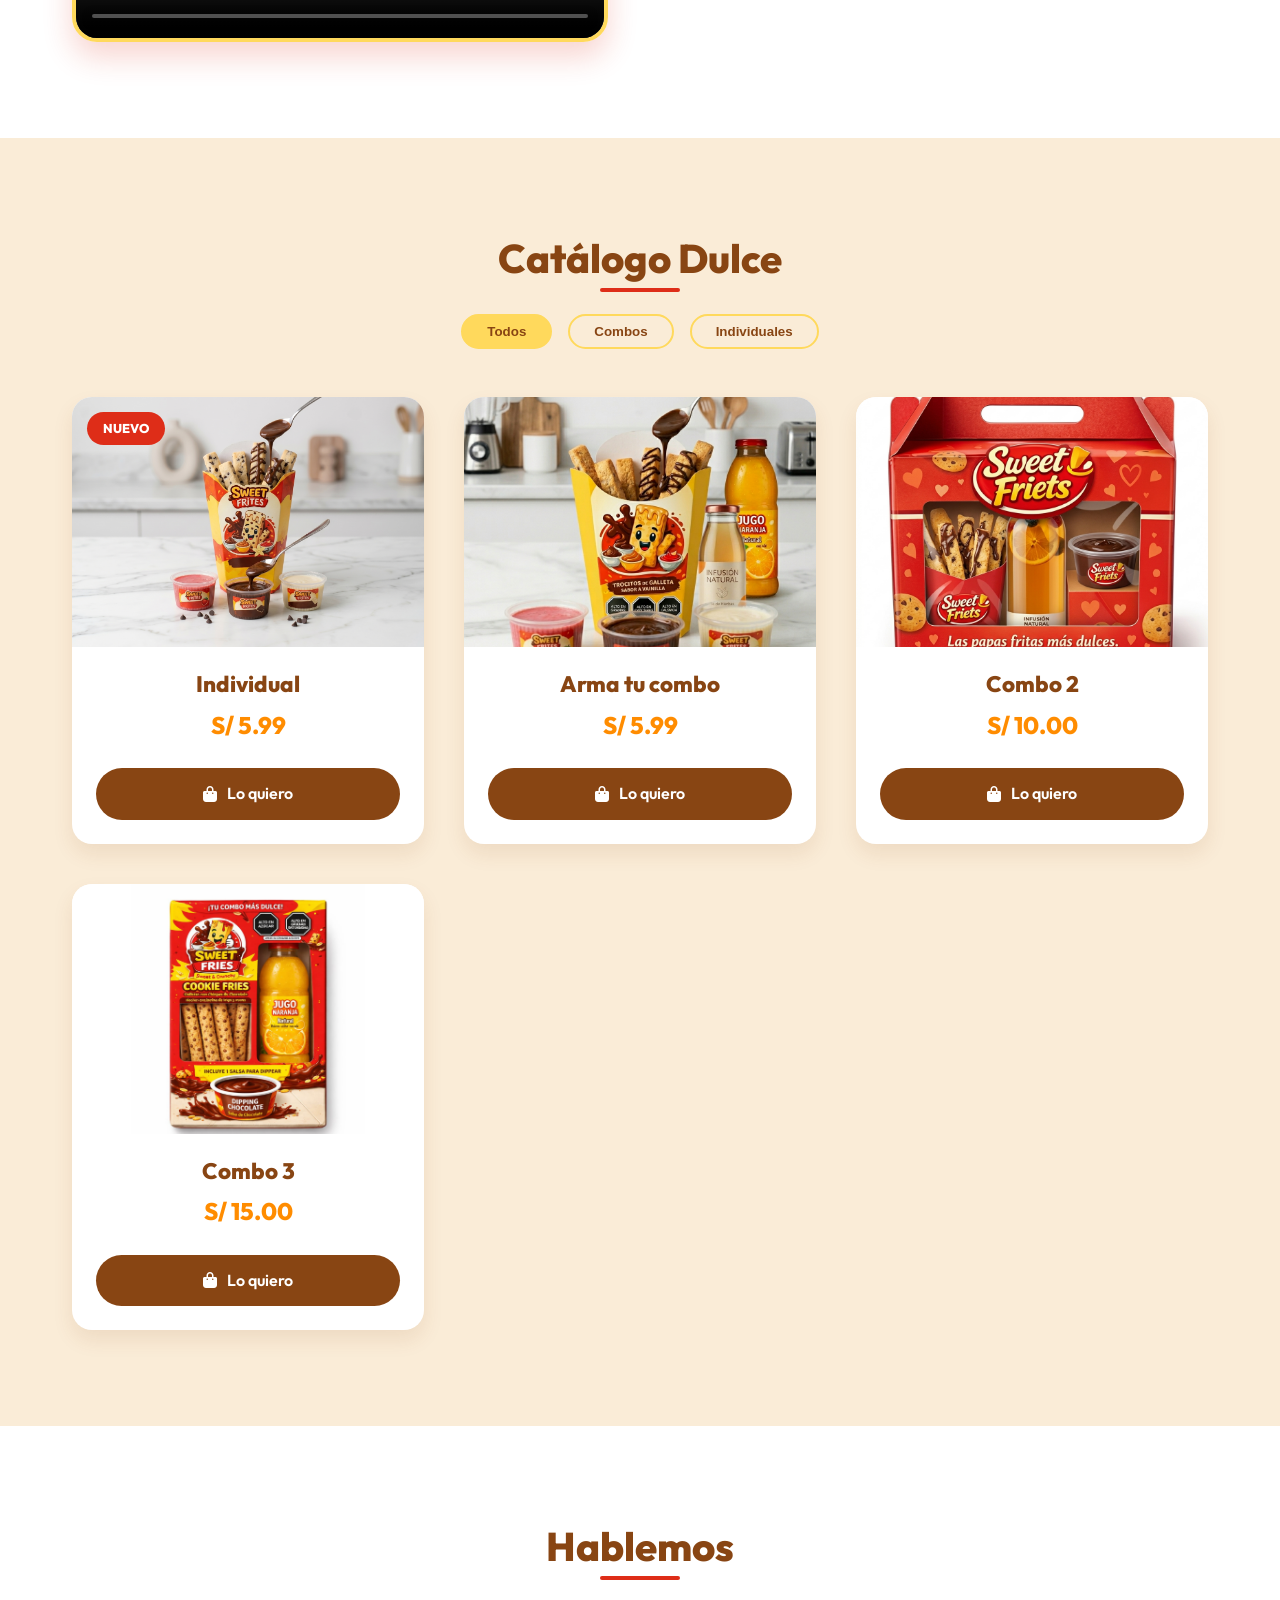
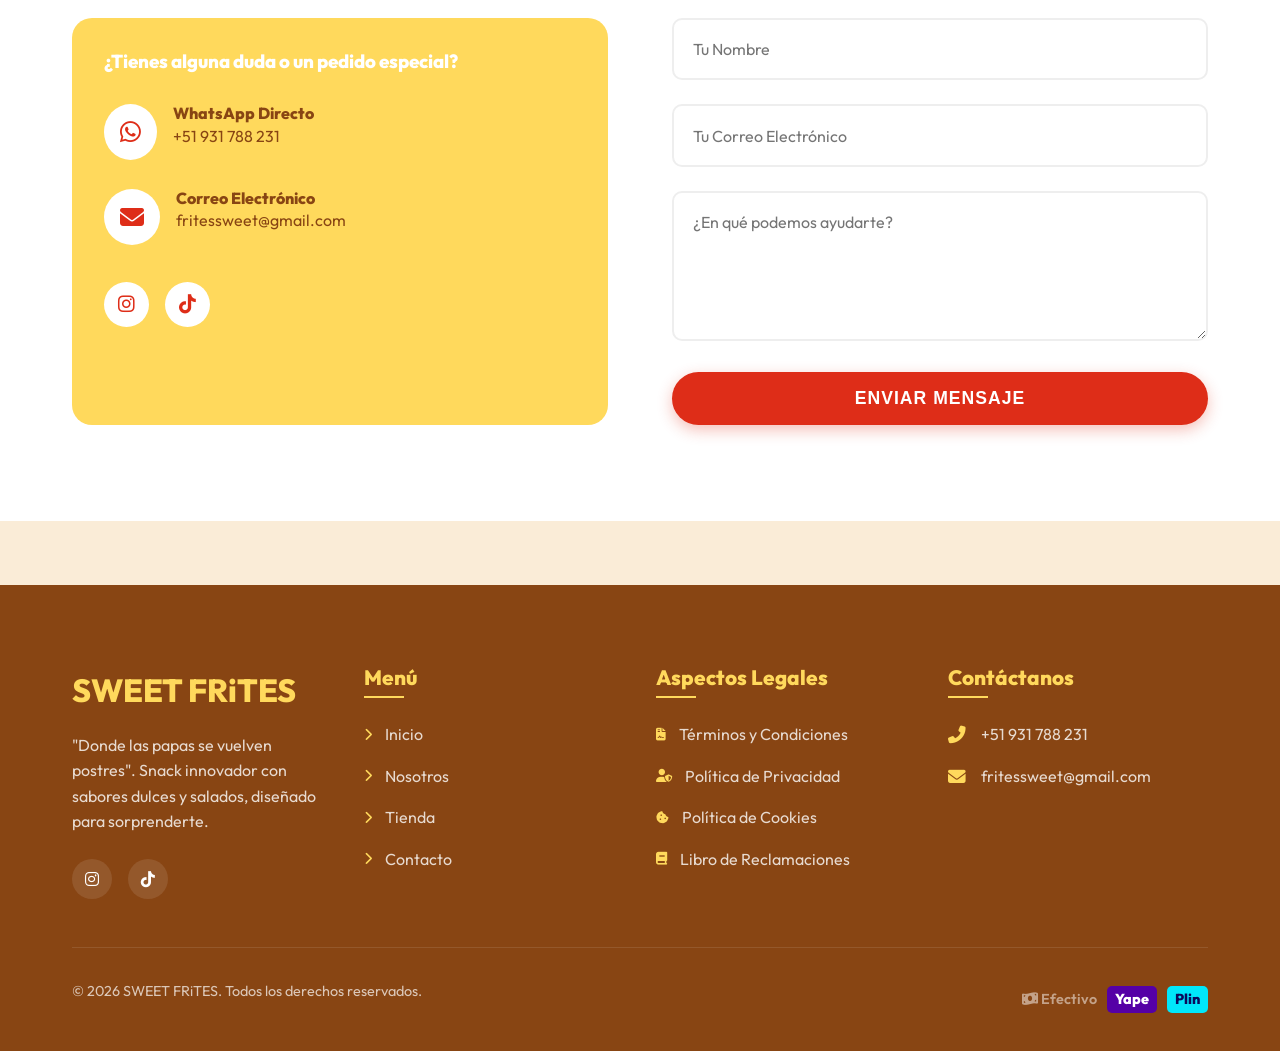
==== commit 02c5d7ff: "Actualización de precios, nuevas imágenes y video en sección nosotros" ====
--- a/index.html
+++ b/index.html
@@ -92,8 +92,8 @@
                             <span class="value__tag">Innovación Constante</span>
                             <span class="value__tag">Alegría</span>
                         </div>
-                        <div>
-                            <video src="assets/video.mp4"></video>
+                        <div class="about__video-wrapper animate-on-scroll">
+                            <video src="assets/videoac.mp4" class="about__video" controls muted loop></video>
                         </div>
                     </div>
 
@@ -140,10 +140,10 @@
 
                     <a href="producto.html?id=ind2" class="product-card animate-on-scroll" data-category="solos"
                         style="transition-delay: 0.2s;">
-                        <img src="assets/armatucombo.jpeg" alt="Nombre Individual 2" class="product__img">
+                        <img src="assets/armatucomboac.png" alt="Nombre Individual 2" class="product__img">
                         <div class="product__content">
                             <h3 class="product__title">Arma tu combo</h3>
-                            <p class="product__price">S/ 15</p>
+                            <p class="product__price">S/ 5.99</p>
                             <span class="btn-cart">
                                 <i class="fas fa-shopping-bag"></i> Lo quiero
                             </span>
@@ -155,7 +155,7 @@
 
                     <a href="producto.html?id=com2" class="product-card animate-on-scroll" data-category="combos"
                         style="transition-delay: 0.2s;">
-                        <img src="assets/combo2.png" alt="Nombre Combo 2" class="product__img">
+                        <img src="assets/combo2ac.png" alt="Nombre Combo 2" class="product__img">
                         <div class="product__content">
                             <h3 class="product__title">Combo 2</h3>
                             <p class="product__price">S/ 10.00</p>
--- a/css/style.css
+++ b/css/style.css
@@ -388,6 +388,26 @@
   border-radius: 50px;
   font-weight: 600;
   font-size: 0.9rem;
+}
+
+.about__video-wrapper {
+  margin-top: 2.5rem;
+  border-radius: 25px;
+  overflow: hidden;
+  box-shadow: var(--shadow-hover);
+  border: 4px solid var(--color-primary);
+  transition: var(--transition);
+  max-width: 600px; /* Evita que el video sea gigante en pantallas grandes */
+}
+
+.about__video {
+  width: 100%;
+  height: auto;
+  display: block;
+}
+
+.about__video-wrapper:hover {
+  transform: translateY(-5px);
 }
 
 /* ================== SHOP SECTION ================== */
